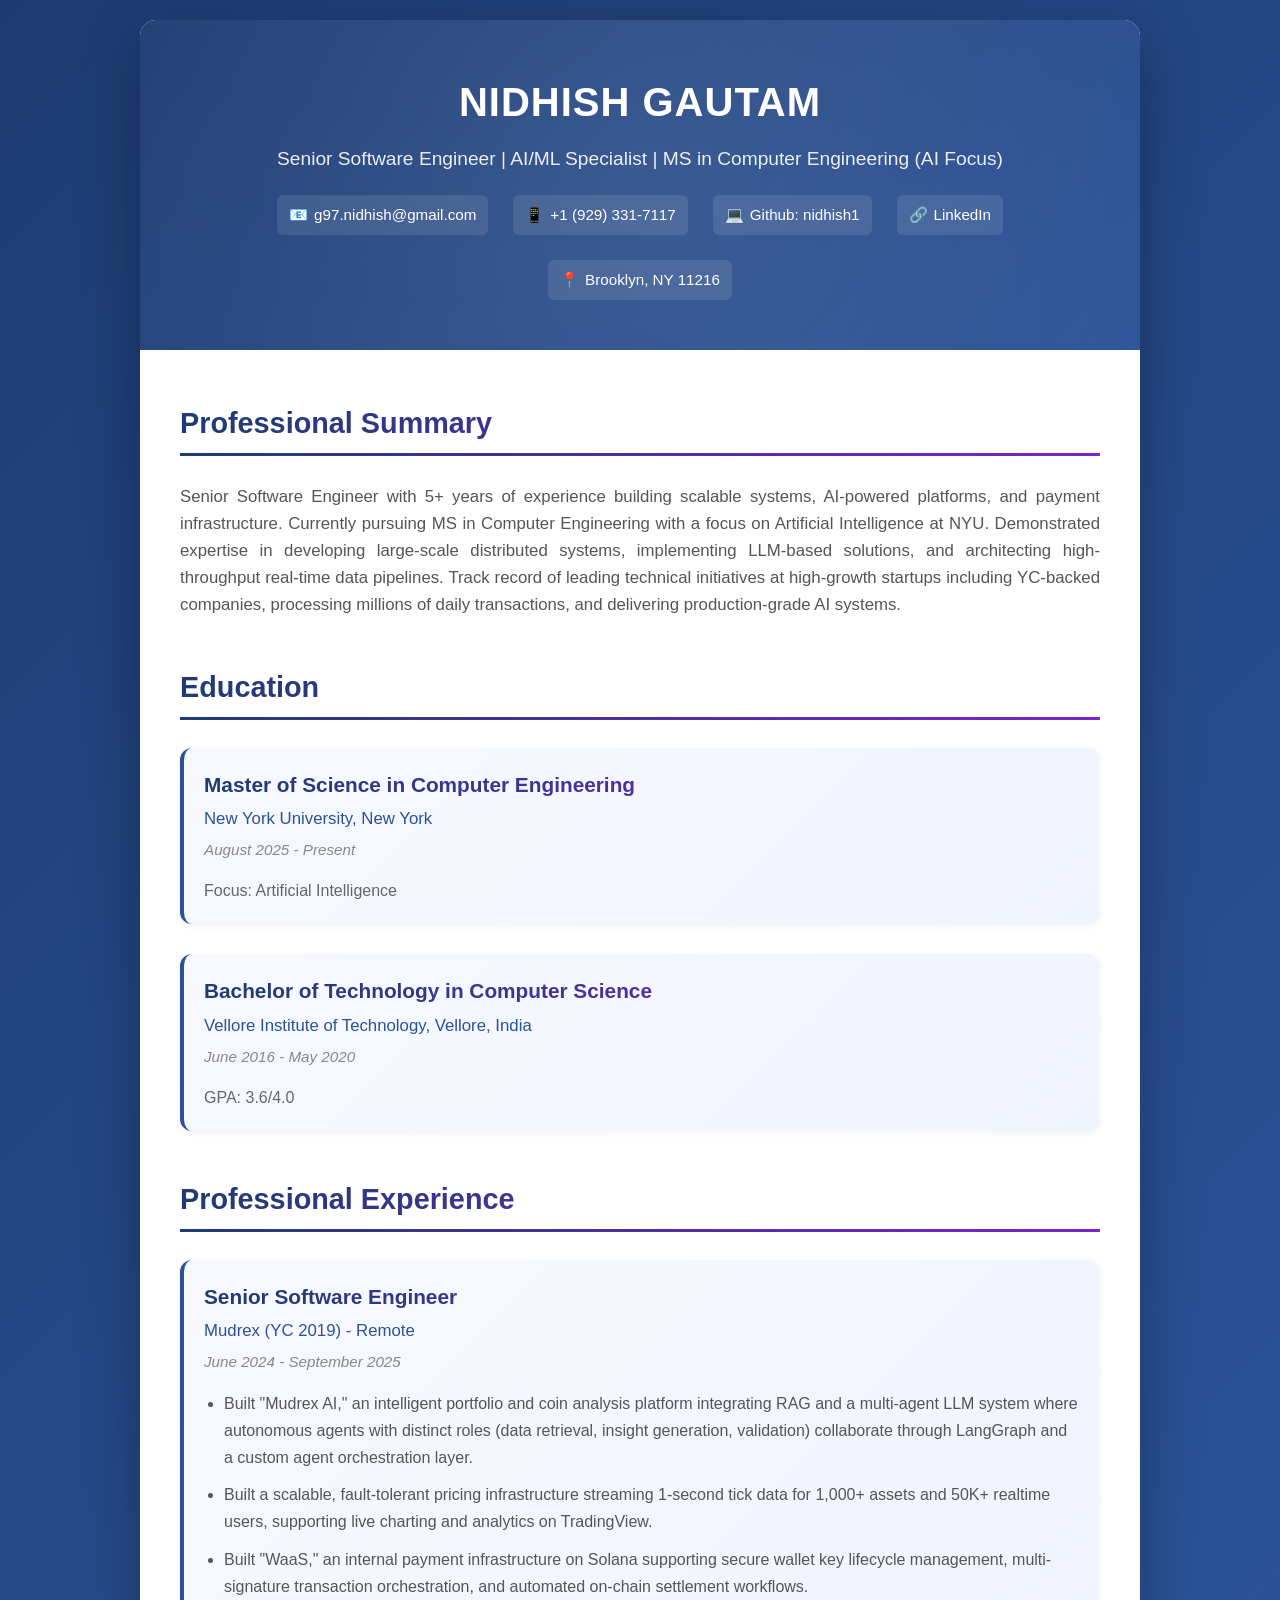
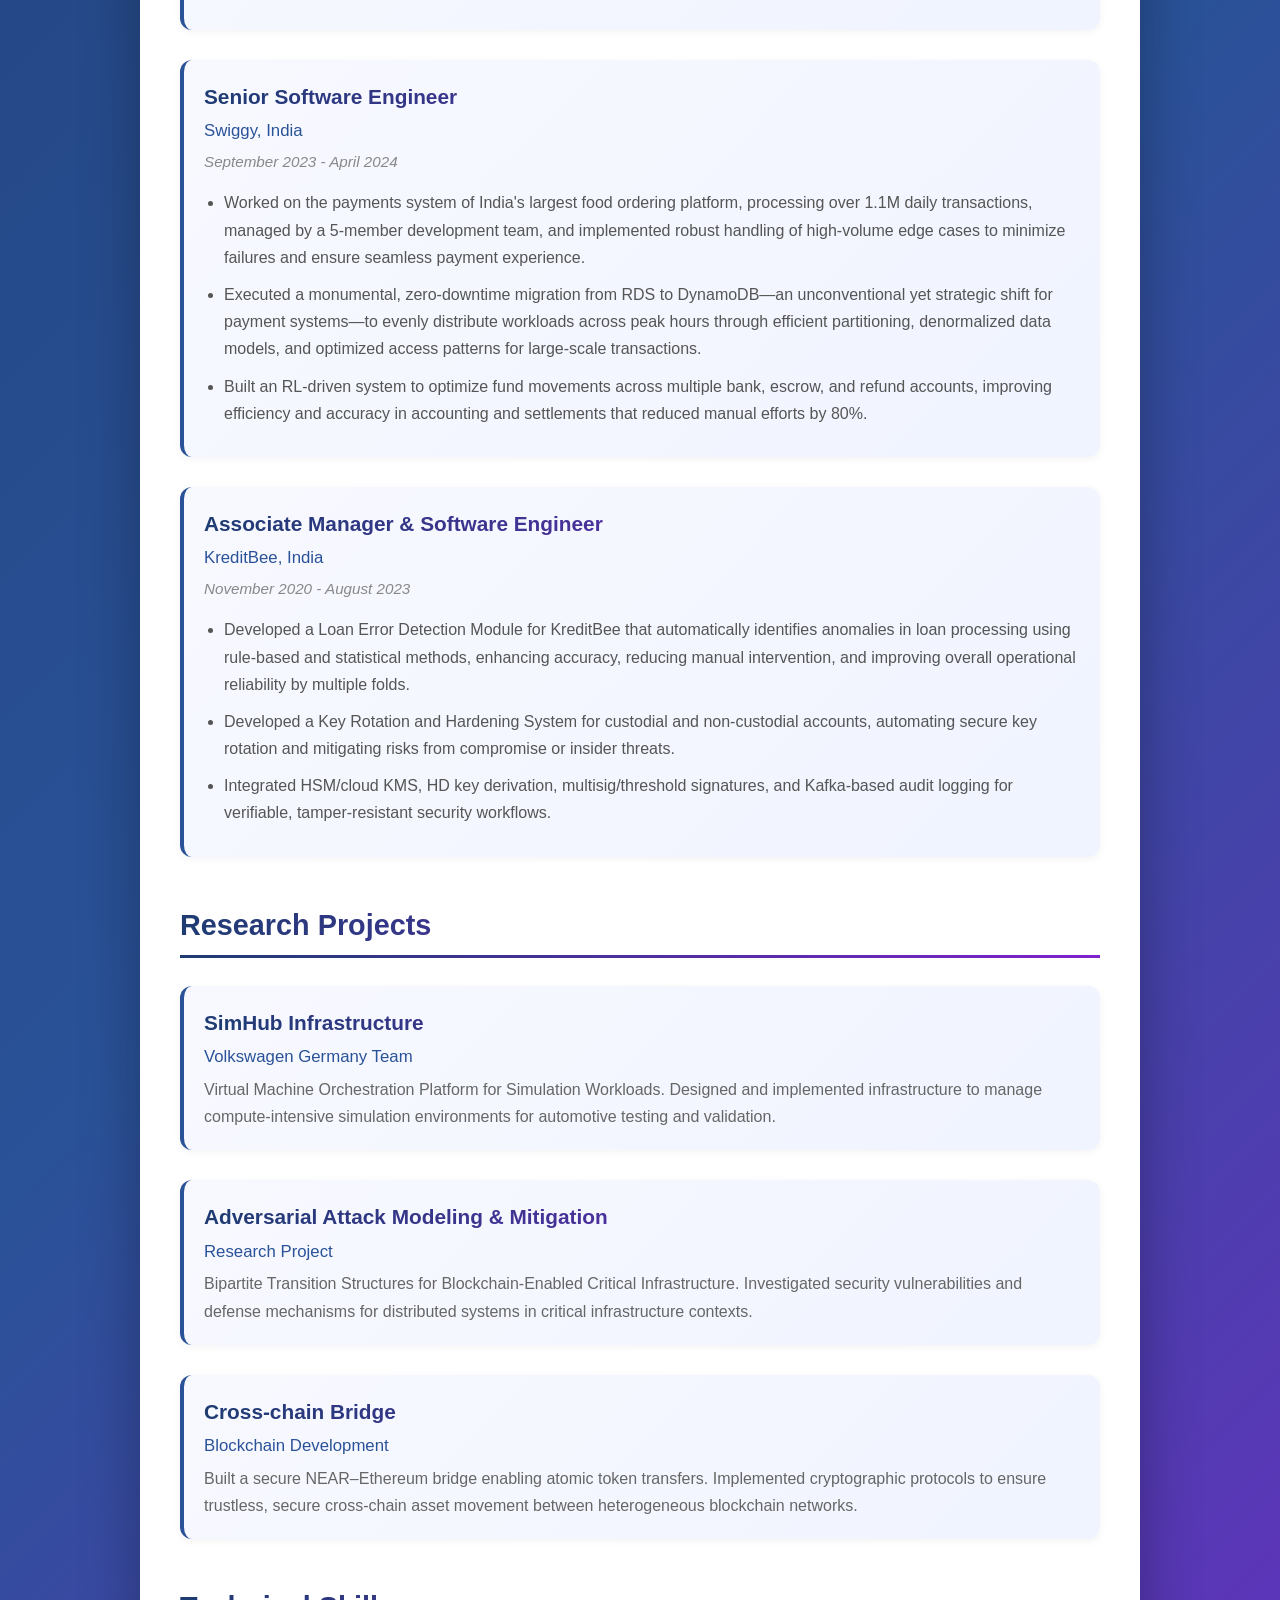
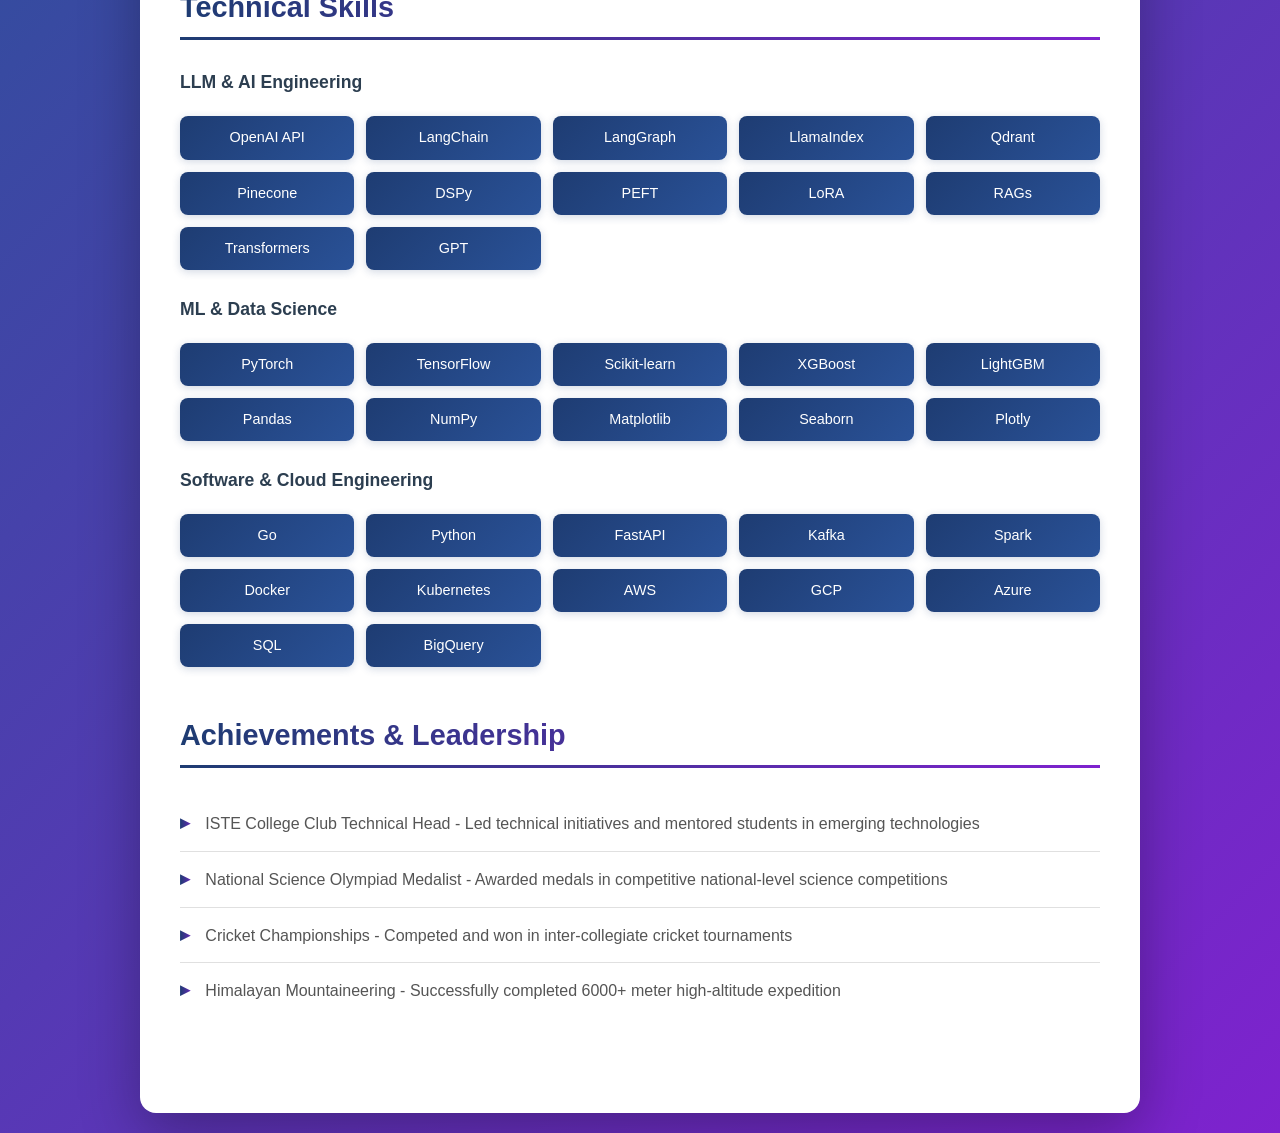
==== resume-website.html @ b3b11a65 "resume" ====
<!DOCTYPE html>
<html lang="en">
<head>
    <meta charset="UTF-8">
    <meta name="viewport" content="width=device-width, initial-scale=1.0">
    <title>Nidhish Gautam - Resume</title>
    <style>
        * {
            margin: 0;
            padding: 0;
            box-sizing: border-box;
        }

        body {
            font-family: 'Segoe UI', Tahoma, Geneva, Verdana, sans-serif;
            background: linear-gradient(135deg, #1e3c72 0%, #2a5298 50%, #7e22ce 100%);
            color: #333;
            line-height: 1.6;
            min-height: 100vh;
            padding: 20px;
        }

        .container {
            max-width: 1000px;
            margin: 0 auto;
            background: white;
            border-radius: 16px;
            overflow: hidden;
            box-shadow: 0 20px 60px rgba(0,0,0,0.3);
            animation: slideUp 0.6s ease-out;
        }

        @keyframes slideUp {
            from {
                opacity: 0;
                transform: translateY(30px);
            }
            to {
                opacity: 1;
                transform: translateY(0);
            }
        }

        .header {
            background: linear-gradient(135deg, #1e3c72 0%, #2a5298 100%);
            color: white;
            padding: 50px 40px;
            text-align: center;
            position: relative;
            overflow: hidden;
        }

        .header::before {
            content: '';
            position: absolute;
            top: -50%;
            right: -50%;
            width: 200%;
            height: 200%;
            background: radial-gradient(circle, rgba(255,255,255,0.1) 0%, transparent 70%);
            animation: pulse 6s ease-in-out infinite;
        }

        @keyframes pulse {
            0%, 100% { transform: scale(1) rotate(0deg); }
            50% { transform: scale(1.1) rotate(180deg); }
        }

        .header-content {
            position: relative;
            z-index: 1;
        }

        h1 {
            font-size: 2.5em;
            margin-bottom: 10px;
            font-weight: 600;
            letter-spacing: 1px;
        }

        .tagline {
            font-size: 1.2em;
            opacity: 0.9;
            font-weight: 300;
            margin-bottom: 20px;
        }

        .contact-info {
            display: flex;
            justify-content: center;
            gap: 25px;
            margin-top: 20px;
            flex-wrap: wrap;
            font-size: 0.95em;
        }

        .contact-item {
            display: flex;
            align-items: center;
            gap: 6px;
            transition: all 0.3s ease;
            padding: 8px 12px;
            border-radius: 6px;
            background: rgba(255,255,255,0.1);
        }

        .contact-item:hover {
            transform: translateY(-3px);
            background: rgba(255,255,255,0.2);
            box-shadow: 0 4px 12px rgba(0,0,0,0.2);
        }

        .contact-item a {
            color: white;
            text-decoration: none;
        }

        .contact-item a:hover {
            text-decoration: underline;
        }

        .content {
            padding: 50px 40px;
        }

        section {
            margin-bottom: 45px;
            animation: fadeIn 0.8s ease-out;
        }

        @keyframes fadeIn {
            from { opacity: 0; }
            to { opacity: 1; }
        }

        h2 {
            color: #1e3c72;
            font-size: 1.8em;
            margin-bottom: 25px;
            padding-bottom: 10px;
            border-bottom: 3px solid transparent;
            background: linear-gradient(90deg, #1e3c72 0%, #7e22ce 100%);
            background-clip: text;
            -webkit-background-clip: text;
            -webkit-text-fill-color: transparent;
            font-weight: 600;
            position: relative;
        }

        h2::after {
            content: '';
            position: absolute;
            bottom: 0;
            left: 0;
            width: 100%;
            height: 3px;
            background: linear-gradient(90deg, #1e3c72 0%, #7e22ce 100%);
        }

        .about p {
            font-size: 1.05em;
            color: #555;
            margin-bottom: 15px;
            text-align: justify;
        }

        .experience-item, .education-item, .project-item {
            margin-bottom: 30px;
            padding: 20px;
            background: linear-gradient(135deg, #f8f9ff 0%, #f0f4ff 100%);
            border-radius: 12px;
            border-left: 4px solid #2a5298;
            transition: all 0.3s ease;
            box-shadow: 0 2px 8px rgba(0,0,0,0.05);
        }

        .experience-item:hover, .education-item:hover, .project-item:hover {
            transform: translateX(8px);
            box-shadow: 0 8px 24px rgba(30, 60, 114, 0.15);
            background: linear-gradient(135deg, #f0f4ff 0%, #e8efff 100%);
        }

        .job-title, .degree, .project-title {
            font-size: 1.3em;
            background: linear-gradient(90deg, #1e3c72 0%, #7e22ce 100%);
            background-clip: text;
            -webkit-background-clip: text;
            -webkit-text-fill-color: transparent;
            font-weight: 600;
            margin-bottom: 5px;
        }

        .company, .school {
            font-size: 1.05em;
            color: #2a5298;
            font-weight: 500;
            margin-bottom: 5px;
        }

        .date {
            color: #888;
            font-style: italic;
            margin-bottom: 15px;
            font-size: 0.95em;
        }

        .description {
            color: #666;
            line-height: 1.7;
        }

        .description ul {
            margin-left: 20px;
            margin-top: 10px;
        }

        .description li {
            margin-bottom: 10px;
            color: #555;
        }

        .skills-grid {
            display: grid;
            grid-template-columns: repeat(auto-fit, minmax(160px, 1fr));
            gap: 12px;
            margin-top: 20px;
        }

        .skill-category {
            margin-bottom: 25px;
        }

        .skill-category-title {
            font-size: 1.1em;
            color: #2c3e50;
            font-weight: 600;
            margin-bottom: 12px;
        }

        .skill-item {
            background: linear-gradient(135deg, #1e3c72 0%, #2a5298 100%);
            color: white;
            padding: 10px 16px;
            border-radius: 8px;
            text-align: center;
            font-weight: 500;
            transition: all 0.3s ease;
            cursor: default;
            font-size: 0.9em;
            box-shadow: 0 2px 8px rgba(30, 60, 114, 0.2);
        }

        .skill-item:hover {
            background: linear-gradient(135deg, #2a5298 0%, #7e22ce 100%);
            transform: translateY(-4px);
            box-shadow: 0 6px 16px rgba(30, 60, 114, 0.3);
        }

        .achievements-list {
            list-style: none;
        }

        .achievements-list li {
            padding: 12px 0;
            border-bottom: 1px solid #e0e0e0;
            color: #555;
        }

        .achievements-list li:last-child {
            border-bottom: none;
        }

        .achievements-list li:before {
            content: "▸ ";
            background: linear-gradient(90deg, #1e3c72 0%, #7e22ce 100%);
            background-clip: text;
            -webkit-background-clip: text;
            -webkit-text-fill-color: transparent;
            font-weight: bold;
            margin-right: 10px;
            font-size: 1.2em;
        }

        @media (max-width: 768px) {
            h1 {
                font-size: 2em;
            }
            
            .tagline {
                font-size: 1.1em;
            }
            
            .content {
                padding: 30px 20px;
            }
            
            .contact-info {
                flex-direction: column;
                gap: 12px;
            }

            .skills-grid {
                grid-template-columns: repeat(auto-fit, minmax(120px, 1fr));
            }
        }
    </style>
</head>
<body>
    <div class="container">
        <header class="header">
            <div class="header-content">
                <h1>NIDHISH GAUTAM</h1>
                <p class="tagline">Senior Software Engineer | AI/ML Specialist | MS in Computer Engineering (AI Focus)</p>
                <div class="contact-info">
                    <div class="contact-item">
                        <span>📧</span>
                        <a href="mailto:g97.nidhish@gmail.com">g97.nidhish@gmail.com</a>
                    </div>
                    <div class="contact-item">
                        <span>📱</span>
                        <span>+1 (929) 331-7117</span>
                    </div>
                    <div class="contact-item">
                        <span>💻</span>
                        <a href="https://github.com/nidhish1" target="_blank">Github: nidhish1</a>
                    </div>
                    <div class="contact-item">
                        <span>🔗</span>
                        <a href="https://linkedin.com/in/nidhish-g-ba90aa1a3" target="_blank">LinkedIn</a>
                    </div>
                    <div class="contact-item">
                        <span>📍</span>
                        <span>Brooklyn, NY 11216</span>
                    </div>
                </div>
            </div>
        </header>

        <div class="content">
            <section class="about">
                <h2>Professional Summary</h2>
                <p>Senior Software Engineer with 5+ years of experience building scalable systems, AI-powered platforms, and payment infrastructure. Currently pursuing MS in Computer Engineering with a focus on Artificial Intelligence at NYU. Demonstrated expertise in developing large-scale distributed systems, implementing LLM-based solutions, and architecting high-throughput real-time data pipelines. Track record of leading technical initiatives at high-growth startups including YC-backed companies, processing millions of daily transactions, and delivering production-grade AI systems.</p>
            </section>

            <section class="education">
                <h2>Education</h2>
                
                <div class="education-item">
                    <div class="degree">Master of Science in Computer Engineering</div>
                    <div class="school">New York University, New York</div>
                    <div class="date">August 2025 - Present</div>
                    <div class="description">
                        Focus: Artificial Intelligence
                    </div>
                </div>

                <div class="education-item">
                    <div class="degree">Bachelor of Technology in Computer Science</div>
                    <div class="school">Vellore Institute of Technology, Vellore, India</div>
                    <div class="date">June 2016 - May 2020</div>
                    <div class="description">
                        GPA: 3.6/4.0
                    </div>
                </div>
            </section>

            <section class="experience">
                <h2>Professional Experience</h2>
                
                <div class="experience-item">
                    <div class="job-title">Senior Software Engineer</div>
                    <div class="company">Mudrex (YC 2019) - Remote</div>
                    <div class="date">June 2024 - September 2025</div>
                    <div class="description">
                        <ul>
                            <li>Built "Mudrex AI," an intelligent portfolio and coin analysis platform integrating RAG and a multi-agent LLM system where autonomous agents with distinct roles (data retrieval, insight generation, validation) collaborate through LangGraph and a custom agent orchestration layer.</li>
                            <li>Built a scalable, fault-tolerant pricing infrastructure streaming 1-second tick data for 1,000+ assets and 50K+ realtime users, supporting live charting and analytics on TradingView.</li>
                            <li>Built "WaaS," an internal payment infrastructure on Solana supporting secure wallet key lifecycle management, multi-signature transaction orchestration, and automated on-chain settlement workflows.</li>
                        </ul>
                    </div>
                </div>

                <div class="experience-item">
                    <div class="job-title">Senior Software Engineer</div>
                    <div class="company">Swiggy, India</div>
                    <div class="date">September 2023 - April 2024</div>
                    <div class="description">
                        <ul>
                            <li>Worked on the payments system of India's largest food ordering platform, processing over 1.1M daily transactions, managed by a 5-member development team, and implemented robust handling of high-volume edge cases to minimize failures and ensure seamless payment experience.</li>
                            <li>Executed a monumental, zero-downtime migration from RDS to DynamoDB—an unconventional yet strategic shift for payment systems—to evenly distribute workloads across peak hours through efficient partitioning, denormalized data models, and optimized access patterns for large-scale transactions.</li>
                            <li>Built an RL-driven system to optimize fund movements across multiple bank, escrow, and refund accounts, improving efficiency and accuracy in accounting and settlements that reduced manual efforts by 80%.</li>
                        </ul>
                    </div>
                </div>

                <div class="experience-item">
                    <div class="job-title">Associate Manager & Software Engineer</div>
                    <div class="company">KreditBee, India</div>
                    <div class="date">November 2020 - August 2023</div>
                    <div class="description">
                        <ul>
                            <li>Developed a Loan Error Detection Module for KreditBee that automatically identifies anomalies in loan processing using rule-based and statistical methods, enhancing accuracy, reducing manual intervention, and improving overall operational reliability by multiple folds.</li>
                            <li>Developed a Key Rotation and Hardening System for custodial and non-custodial accounts, automating secure key rotation and mitigating risks from compromise or insider threats.</li>
                            <li>Integrated HSM/cloud KMS, HD key derivation, multisig/threshold signatures, and Kafka-based audit logging for verifiable, tamper-resistant security workflows.</li>
                        </ul>
                    </div>
                </div>
            </section>

            <section class="projects">
                <h2>Research Projects</h2>
                
                <div class="project-item">
                    <div class="project-title">SimHub Infrastructure</div>
                    <div class="company">Volkswagen Germany Team</div>
                    <div class="description">
                        Virtual Machine Orchestration Platform for Simulation Workloads. Designed and implemented infrastructure to manage compute-intensive simulation environments for automotive testing and validation.
                    </div>
                </div>

                <div class="project-item">
                    <div class="project-title">Adversarial Attack Modeling & Mitigation</div>
                    <div class="company">Research Project</div>
                    <div class="description">
                        Bipartite Transition Structures for Blockchain-Enabled Critical Infrastructure. Investigated security vulnerabilities and defense mechanisms for distributed systems in critical infrastructure contexts.
                    </div>
                </div>

                <div class="project-item">
                    <div class="project-title">Cross-chain Bridge</div>
                    <div class="company">Blockchain Development</div>
                    <div class="description">
                        Built a secure NEAR–Ethereum bridge enabling atomic token transfers. Implemented cryptographic protocols to ensure trustless, secure cross-chain asset movement between heterogeneous blockchain networks.
                    </div>
                </div>
            </section>

            <section class="skills">
                <h2>Technical Skills</h2>
                
                <div class="skill-category">
                    <div class="skill-category-title">LLM & AI Engineering</div>
                    <div class="skills-grid">
                        <div class="skill-item">OpenAI API</div>
                        <div class="skill-item">LangChain</div>
                        <div class="skill-item">LangGraph</div>
                        <div class="skill-item">LlamaIndex</div>
                        <div class="skill-item">Qdrant</div>
                        <div class="skill-item">Pinecone</div>
                        <div class="skill-item">DSPy</div>
                        <div class="skill-item">PEFT</div>
                        <div class="skill-item">LoRA</div>
                        <div class="skill-item">RAGs</div>
                        <div class="skill-item">Transformers</div>
                        <div class="skill-item">GPT</div>
                    </div>
                </div>

                <div class="skill-category">
                    <div class="skill-category-title">ML & Data Science</div>
                    <div class="skills-grid">
                        <div class="skill-item">PyTorch</div>
                        <div class="skill-item">TensorFlow</div>
                        <div class="skill-item">Scikit-learn</div>
                        <div class="skill-item">XGBoost</div>
                        <div class="skill-item">LightGBM</div>
                        <div class="skill-item">Pandas</div>
                        <div class="skill-item">NumPy</div>
                        <div class="skill-item">Matplotlib</div>
                        <div class="skill-item">Seaborn</div>
                        <div class="skill-item">Plotly</div>
                    </div>
                </div>

                <div class="skill-category">
                    <div class="skill-category-title">Software & Cloud Engineering</div>
                    <div class="skills-grid">
                        <div class="skill-item">Go</div>
                        <div class="skill-item">Python</div>
                        <div class="skill-item">FastAPI</div>
                        <div class="skill-item">Kafka</div>
                        <div class="skill-item">Spark</div>
                        <div class="skill-item">Docker</div>
                        <div class="skill-item">Kubernetes</div>
                        <div class="skill-item">AWS</div>
                        <div class="skill-item">GCP</div>
                        <div class="skill-item">Azure</div>
                        <div class="skill-item">SQL</div>
                        <div class="skill-item">BigQuery</div>
                    </div>
                </div>
            </section>

            <section class="achievements">
                <h2>Achievements & Leadership</h2>
                <ul class="achievements-list">
                    <li>ISTE College Club Technical Head - Led technical initiatives and mentored students in emerging technologies</li>
                    <li>National Science Olympiad Medalist - Awarded medals in competitive national-level science competitions</li>
                    <li>Cricket Championships - Competed and won in inter-collegiate cricket tournaments</li>
                    <li>Himalayan Mountaineering - Successfully completed 6000+ meter high-altitude expedition</li>
                </ul>
            </section>
        </div>
    </div>
</body>
</html>
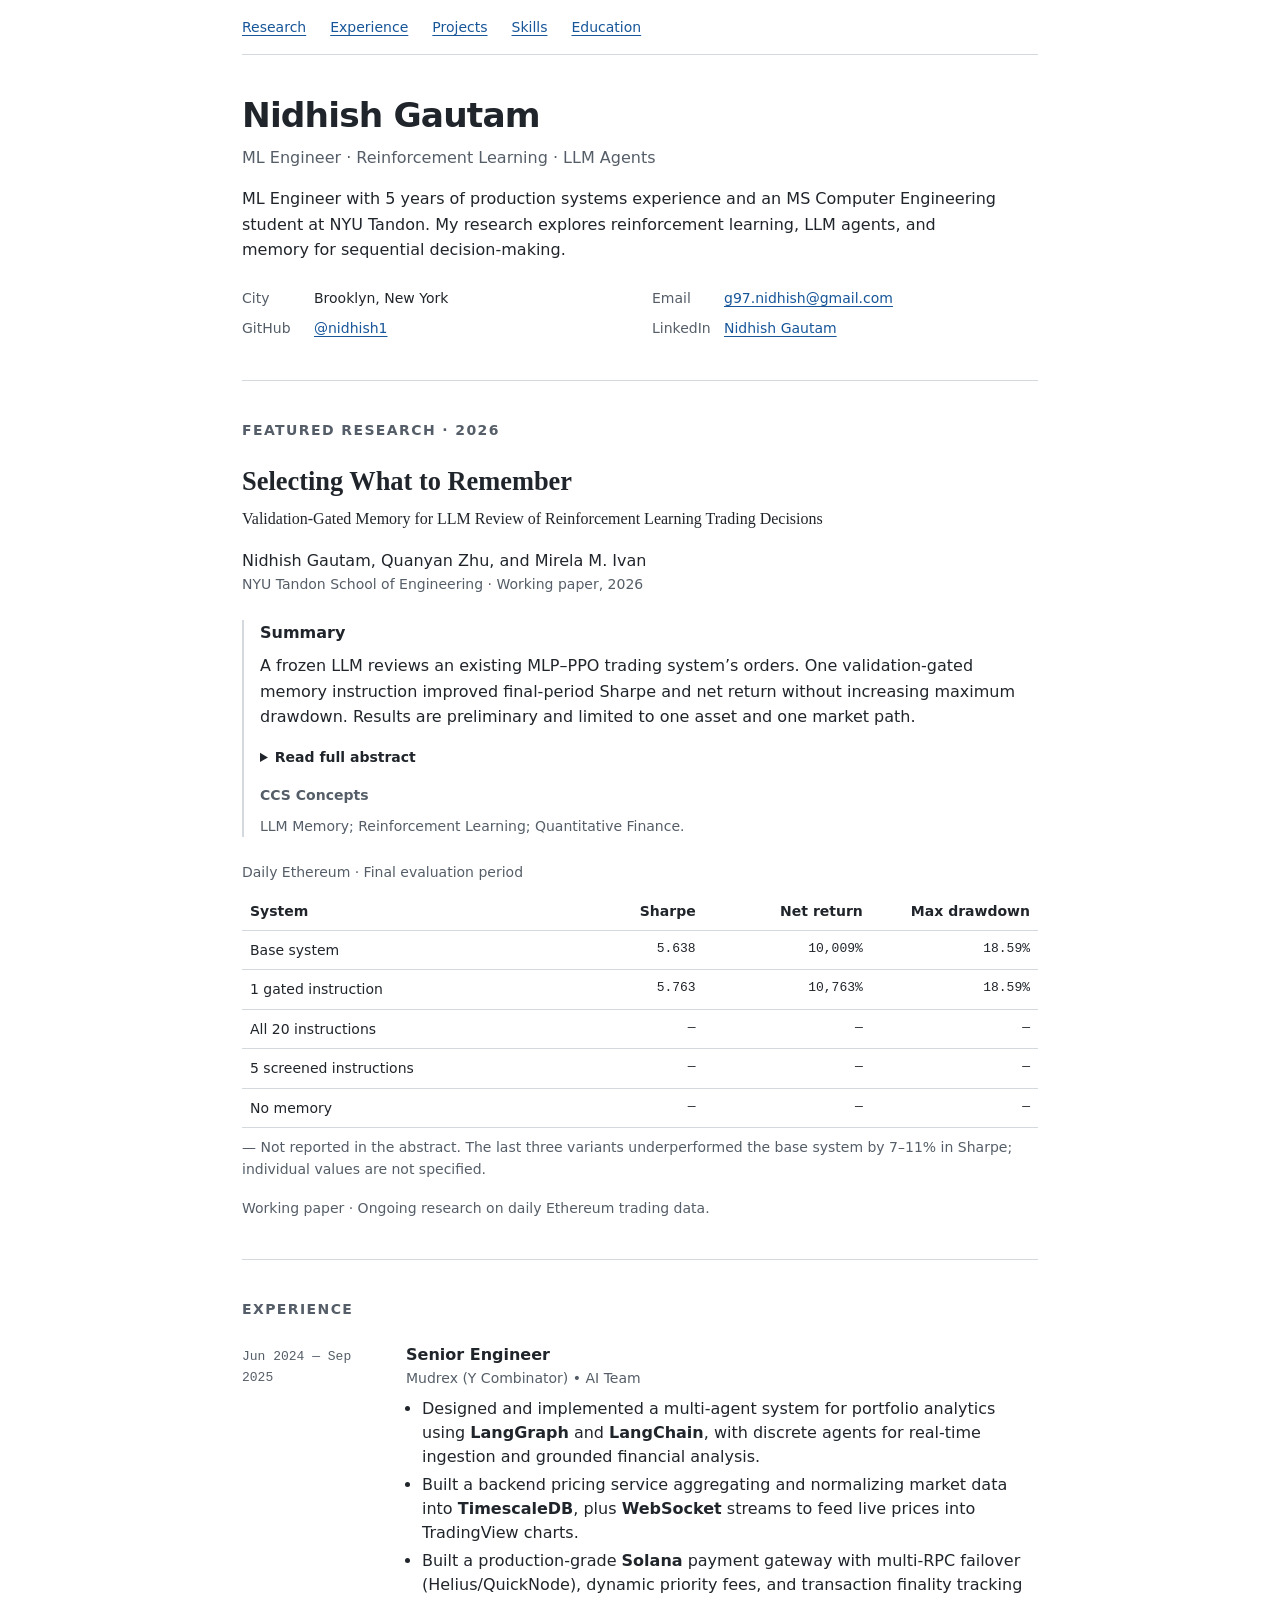
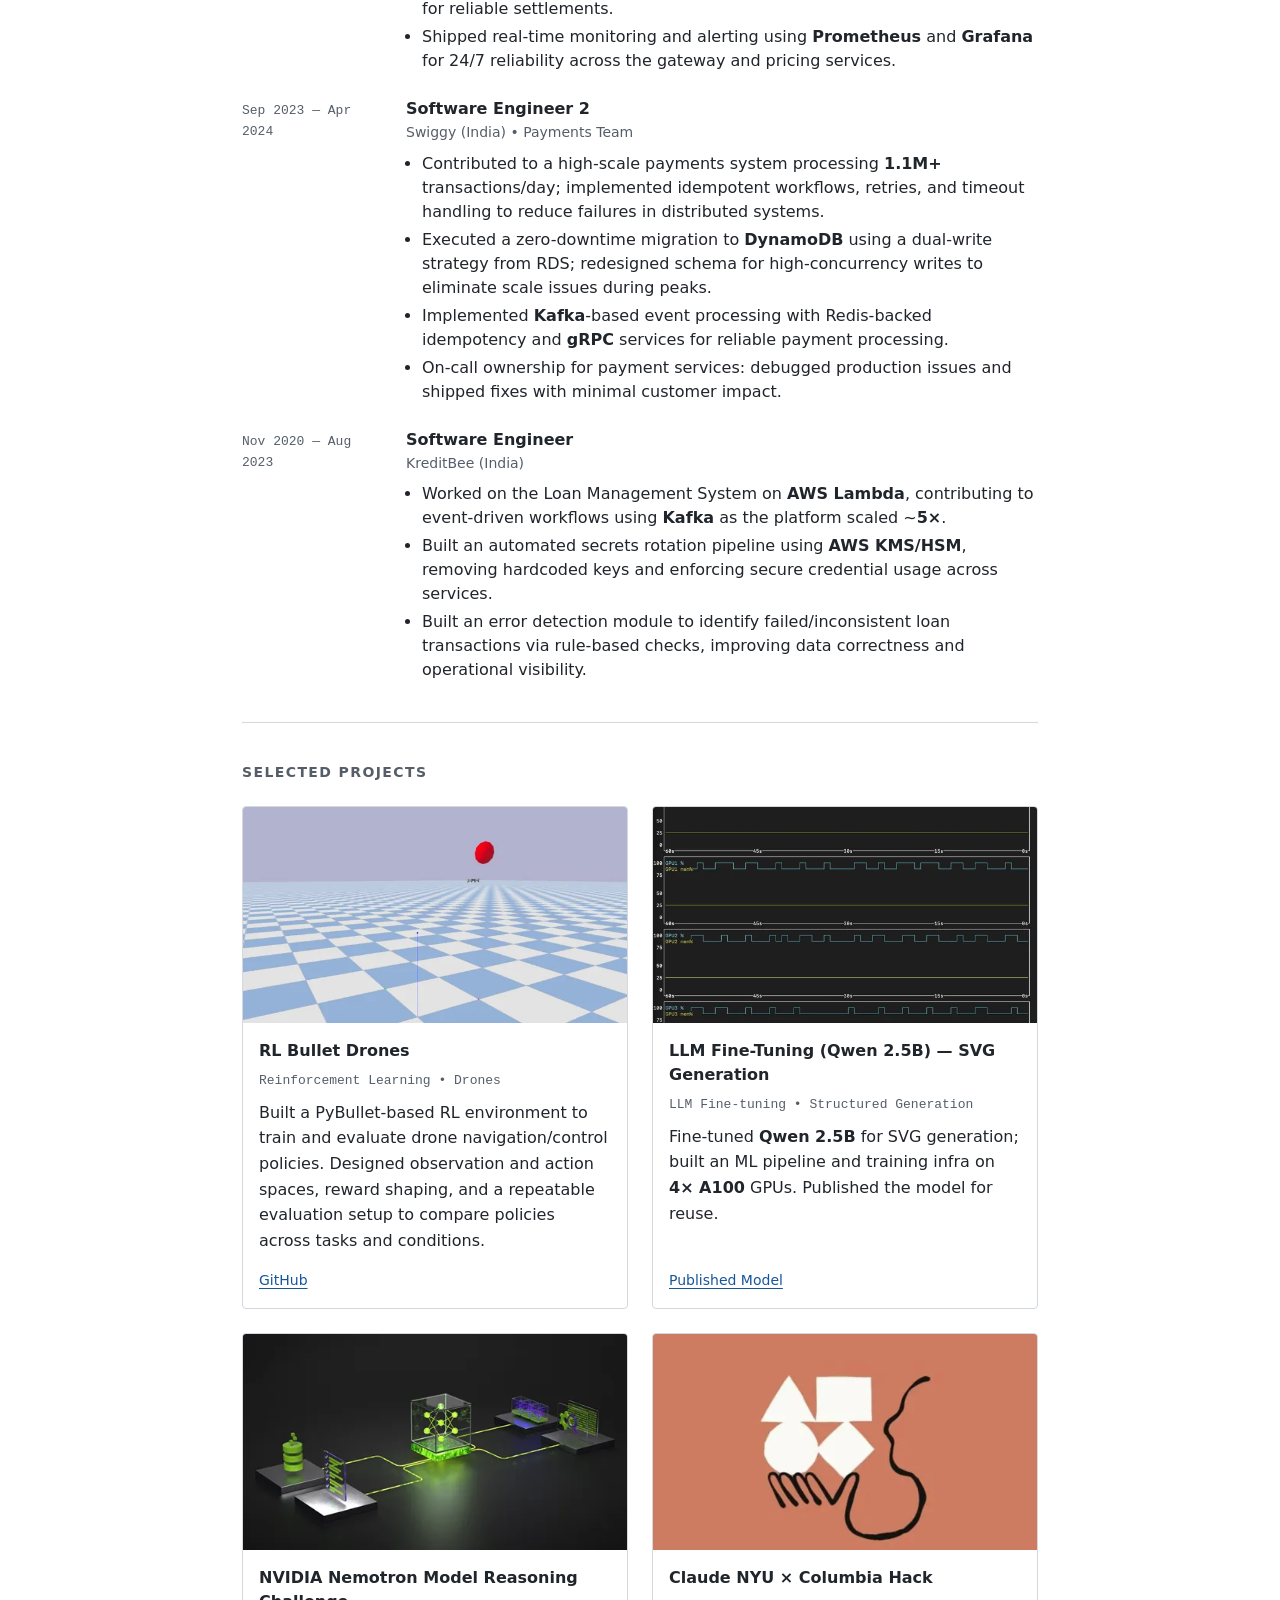
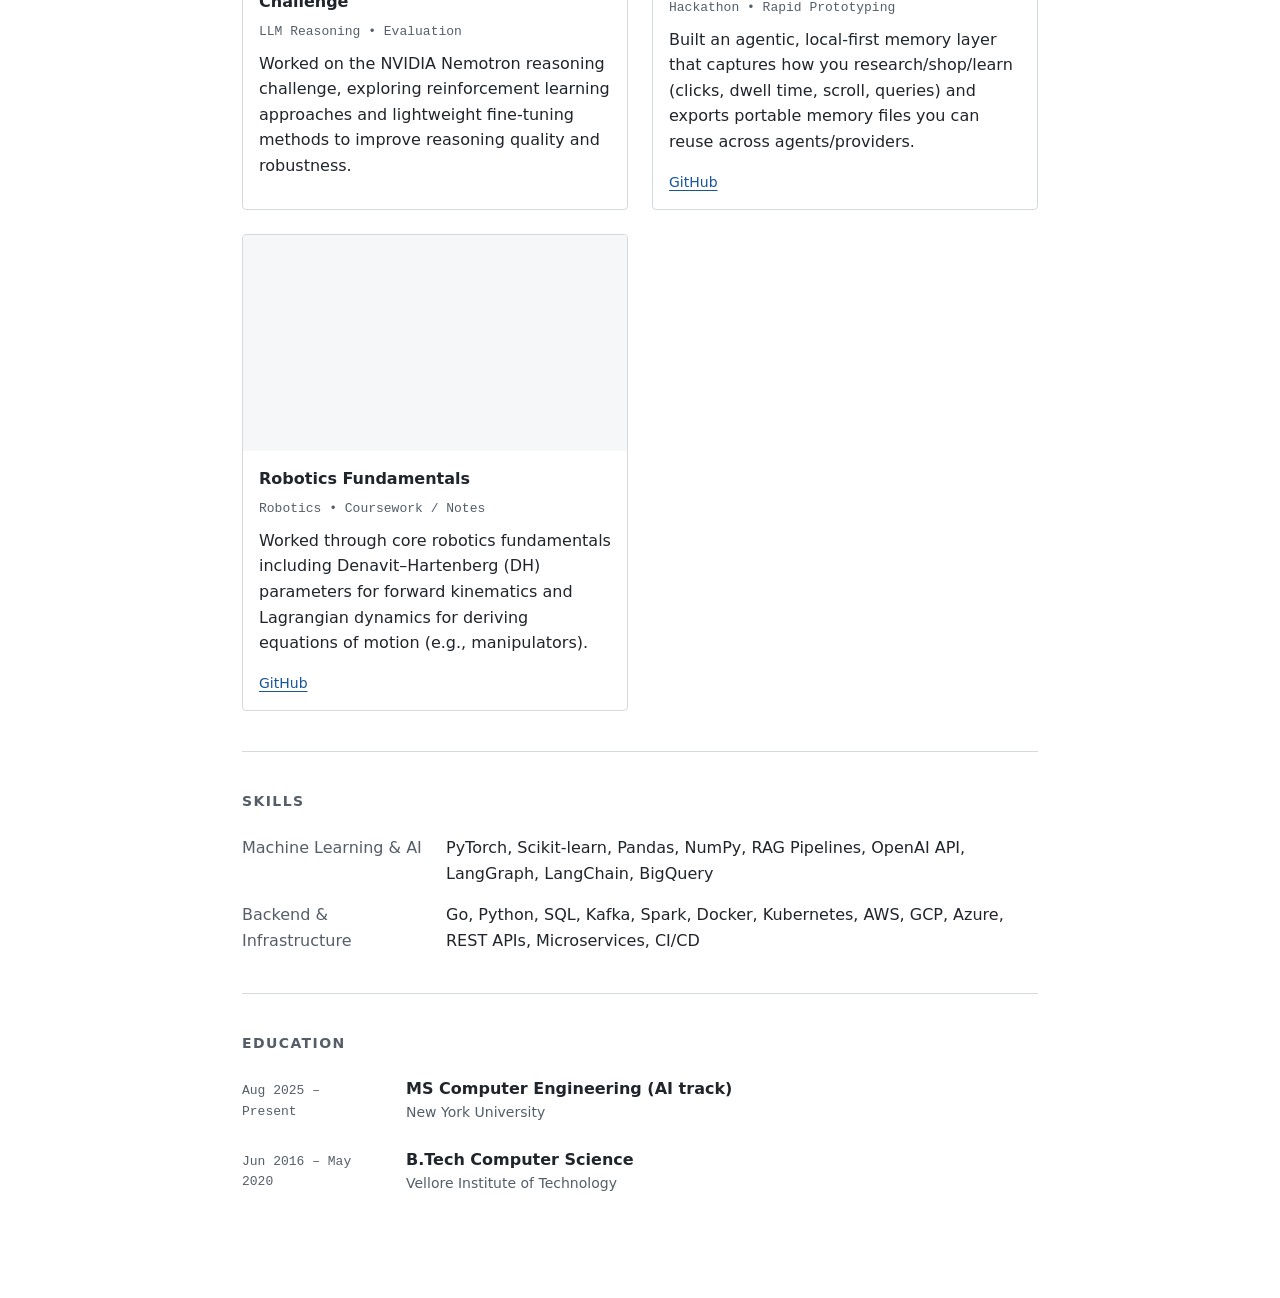
==== commit e12cf31a: "Add sourced research comparison and optimize project thumbnails" ====
--- a/resume-website.html
+++ b/resume-website.html
@@ -1,506 +1,2 @@
-<!DOCTYPE html>
-<html lang="en">
-<head>
-    <meta charset="UTF-8">
-    <meta name="viewport" content="width=device-width, initial-scale=1.0">
-    <title>Nidhish Gautam - Resume</title>
-    <style>
-        * {
-            margin: 0;
-            padding: 0;
-            box-sizing: border-box;
-        }
-
-        body {
-            font-family: 'Segoe UI', Tahoma, Geneva, Verdana, sans-serif;
-            background: linear-gradient(135deg, #1e3c72 0%, #2a5298 50%, #7e22ce 100%);
-            color: #333;
-            line-height: 1.6;
-            min-height: 100vh;
-            padding: 20px;
-        }
-
-        .container {
-            max-width: 1000px;
-            margin: 0 auto;
-            background: white;
-            border-radius: 16px;
-            overflow: hidden;
-            box-shadow: 0 20px 60px rgba(0,0,0,0.3);
-            animation: slideUp 0.6s ease-out;
-        }
-
-        @keyframes slideUp {
-            from {
-                opacity: 0;
-                transform: translateY(30px);
-            }
-            to {
-                opacity: 1;
-                transform: translateY(0);
-            }
-        }
-
-        .header {
-            background: linear-gradient(135deg, #1e3c72 0%, #2a5298 100%);
-            color: white;
-            padding: 50px 40px;
-            text-align: center;
-            position: relative;
-            overflow: hidden;
-        }
-
-        .header::before {
-            content: '';
-            position: absolute;
-            top: -50%;
-            right: -50%;
-            width: 200%;
-            height: 200%;
-            background: radial-gradient(circle, rgba(255,255,255,0.1) 0%, transparent 70%);
-            animation: pulse 6s ease-in-out infinite;
-        }
-
-        @keyframes pulse {
-            0%, 100% { transform: scale(1) rotate(0deg); }
-            50% { transform: scale(1.1) rotate(180deg); }
-        }
-
-        .header-content {
-            position: relative;
-            z-index: 1;
-        }
-
-        h1 {
-            font-size: 2.5em;
-            margin-bottom: 10px;
-            font-weight: 600;
-            letter-spacing: 1px;
-        }
-
-        .tagline {
-            font-size: 1.2em;
-            opacity: 0.9;
-            font-weight: 300;
-            margin-bottom: 20px;
-        }
-
-        .contact-info {
-            display: flex;
-            justify-content: center;
-            gap: 25px;
-            margin-top: 20px;
-            flex-wrap: wrap;
-            font-size: 0.95em;
-        }
-
-        .contact-item {
-            display: flex;
-            align-items: center;
-            gap: 6px;
-            transition: all 0.3s ease;
-            padding: 8px 12px;
-            border-radius: 6px;
-            background: rgba(255,255,255,0.1);
-        }
-
-        .contact-item:hover {
-            transform: translateY(-3px);
-            background: rgba(255,255,255,0.2);
-            box-shadow: 0 4px 12px rgba(0,0,0,0.2);
-        }
-
-        .contact-item a {
-            color: white;
-            text-decoration: none;
-        }
-
-        .contact-item a:hover {
-            text-decoration: underline;
-        }
-
-        .content {
-            padding: 50px 40px;
-        }
-
-        section {
-            margin-bottom: 45px;
-            animation: fadeIn 0.8s ease-out;
-        }
-
-        @keyframes fadeIn {
-            from { opacity: 0; }
-            to { opacity: 1; }
-        }
-
-        h2 {
-            color: #1e3c72;
-            font-size: 1.8em;
-            margin-bottom: 25px;
-            padding-bottom: 10px;
-            border-bottom: 3px solid transparent;
-            background: linear-gradient(90deg, #1e3c72 0%, #7e22ce 100%);
-            background-clip: text;
-            -webkit-background-clip: text;
-            -webkit-text-fill-color: transparent;
-            font-weight: 600;
-            position: relative;
-        }
-
-        h2::after {
-            content: '';
-            position: absolute;
-            bottom: 0;
-            left: 0;
-            width: 100%;
-            height: 3px;
-            background: linear-gradient(90deg, #1e3c72 0%, #7e22ce 100%);
-        }
-
-        .about p {
-            font-size: 1.05em;
-            color: #555;
-            margin-bottom: 15px;
-            text-align: justify;
-        }
-
-        .experience-item, .education-item, .project-item {
-            margin-bottom: 30px;
-            padding: 20px;
-            background: linear-gradient(135deg, #f8f9ff 0%, #f0f4ff 100%);
-            border-radius: 12px;
-            border-left: 4px solid #2a5298;
-            transition: all 0.3s ease;
-            box-shadow: 0 2px 8px rgba(0,0,0,0.05);
-        }
-
-        .experience-item:hover, .education-item:hover, .project-item:hover {
-            transform: translateX(8px);
-            box-shadow: 0 8px 24px rgba(30, 60, 114, 0.15);
-            background: linear-gradient(135deg, #f0f4ff 0%, #e8efff 100%);
-        }
-
-        .job-title, .degree, .project-title {
-            font-size: 1.3em;
-            background: linear-gradient(90deg, #1e3c72 0%, #7e22ce 100%);
-            background-clip: text;
-            -webkit-background-clip: text;
-            -webkit-text-fill-color: transparent;
-            font-weight: 600;
-            margin-bottom: 5px;
-        }
-
-        .company, .school {
-            font-size: 1.05em;
-            color: #2a5298;
-            font-weight: 500;
-            margin-bottom: 5px;
-        }
-
-        .date {
-            color: #888;
-            font-style: italic;
-            margin-bottom: 15px;
-            font-size: 0.95em;
-        }
-
-        .description {
-            color: #666;
-            line-height: 1.7;
-        }
-
-        .description ul {
-            margin-left: 20px;
-            margin-top: 10px;
-        }
-
-        .description li {
-            margin-bottom: 10px;
-            color: #555;
-        }
-
-        .skills-grid {
-            display: grid;
-            grid-template-columns: repeat(auto-fit, minmax(160px, 1fr));
-            gap: 12px;
-            margin-top: 20px;
-        }
-
-        .skill-category {
-            margin-bottom: 25px;
-        }
-
-        .skill-category-title {
-            font-size: 1.1em;
-            color: #2c3e50;
-            font-weight: 600;
-            margin-bottom: 12px;
-        }
-
-        .skill-item {
-            background: linear-gradient(135deg, #1e3c72 0%, #2a5298 100%);
-            color: white;
-            padding: 10px 16px;
-            border-radius: 8px;
-            text-align: center;
-            font-weight: 500;
-            transition: all 0.3s ease;
-            cursor: default;
-            font-size: 0.9em;
-            box-shadow: 0 2px 8px rgba(30, 60, 114, 0.2);
-        }
-
-        .skill-item:hover {
-            background: linear-gradient(135deg, #2a5298 0%, #7e22ce 100%);
-            transform: translateY(-4px);
-            box-shadow: 0 6px 16px rgba(30, 60, 114, 0.3);
-        }
-
-        .achievements-list {
-            list-style: none;
-        }
-
-        .achievements-list li {
-            padding: 12px 0;
-            border-bottom: 1px solid #e0e0e0;
-            color: #555;
-        }
-
-        .achievements-list li:last-child {
-            border-bottom: none;
-        }
-
-        .achievements-list li:before {
-            content: "▸ ";
-            background: linear-gradient(90deg, #1e3c72 0%, #7e22ce 100%);
-            background-clip: text;
-            -webkit-background-clip: text;
-            -webkit-text-fill-color: transparent;
-            font-weight: bold;
-            margin-right: 10px;
-            font-size: 1.2em;
-        }
-
-        @media (max-width: 768px) {
-            h1 {
-                font-size: 2em;
-            }
-            
-            .tagline {
-                font-size: 1.1em;
-            }
-            
-            .content {
-                padding: 30px 20px;
-            }
-            
-            .contact-info {
-                flex-direction: column;
-                gap: 12px;
-            }
-
-            .skills-grid {
-                grid-template-columns: repeat(auto-fit, minmax(120px, 1fr));
-            }
-        }
-    </style>
-</head>
-<body>
-    <div class="container">
-        <header class="header">
-            <div class="header-content">
-                <h1>NIDHISH GAUTAM</h1>
-                <p class="tagline">Senior Software Engineer | AI/ML Specialist | MS in Computer Engineering (AI Focus)</p>
-                <div class="contact-info">
-                    <div class="contact-item">
-                        <span>📧</span>
-                        <a href="mailto:g97.nidhish@gmail.com">g97.nidhish@gmail.com</a>
-                    </div>
-                    <div class="contact-item">
-                        <span>📱</span>
-                        <span>+1 (929) 331-7117</span>
-                    </div>
-                    <div class="contact-item">
-                        <span>💻</span>
-                        <a href="https://github.com/nidhish1" target="_blank">Github: nidhish1</a>
-                    </div>
-                    <div class="contact-item">
-                        <span>🔗</span>
-                        <a href="https://linkedin.com/in/nidhish-g-ba90aa1a3" target="_blank">LinkedIn</a>
-                    </div>
-                    <div class="contact-item">
-                        <span>📍</span>
-                        <span>Brooklyn, NY 11216</span>
-                    </div>
-                </div>
-            </div>
-        </header>
-
-        <div class="content">
-            <section class="about">
-                <h2>Professional Summary</h2>
-                <p>Senior Software Engineer with 5+ years of experience building scalable systems, AI-powered platforms, and payment infrastructure. Currently pursuing MS in Computer Engineering with a focus on Artificial Intelligence at NYU. Demonstrated expertise in developing large-scale distributed systems, implementing LLM-based solutions, and architecting high-throughput real-time data pipelines. Track record of leading technical initiatives at high-growth startups including YC-backed companies, processing millions of daily transactions, and delivering production-grade AI systems.</p>
-            </section>
-
-            <section class="education">
-                <h2>Education</h2>
-                
-                <div class="education-item">
-                    <div class="degree">Master of Science in Computer Engineering</div>
-                    <div class="school">New York University, New York</div>
-                    <div class="date">August 2025 - Present</div>
-                    <div class="description">
-                        Focus: Artificial Intelligence
-                    </div>
-                </div>
-
-                <div class="education-item">
-                    <div class="degree">Bachelor of Technology in Computer Science</div>
-                    <div class="school">Vellore Institute of Technology, Vellore, India</div>
-                    <div class="date">June 2016 - May 2020</div>
-                    <div class="description">
-                        GPA: 3.6/4.0
-                    </div>
-                </div>
-            </section>
-
-            <section class="experience">
-                <h2>Professional Experience</h2>
-                
-                <div class="experience-item">
-                    <div class="job-title">Senior Software Engineer</div>
-                    <div class="company">Mudrex (YC 2019) - Remote</div>
-                    <div class="date">June 2024 - September 2025</div>
-                    <div class="description">
-                        <ul>
-                            <li>Built "Mudrex AI," an intelligent portfolio and coin analysis platform integrating RAG and a multi-agent LLM system where autonomous agents with distinct roles (data retrieval, insight generation, validation) collaborate through LangGraph and a custom agent orchestration layer.</li>
-                            <li>Built a scalable, fault-tolerant pricing infrastructure streaming 1-second tick data for 1,000+ assets and 50K+ realtime users, supporting live charting and analytics on TradingView.</li>
-                            <li>Built "WaaS," an internal payment infrastructure on Solana supporting secure wallet key lifecycle management, multi-signature transaction orchestration, and automated on-chain settlement workflows.</li>
-                        </ul>
-                    </div>
-                </div>
-
-                <div class="experience-item">
-                    <div class="job-title">Senior Software Engineer</div>
-                    <div class="company">Swiggy, India</div>
-                    <div class="date">September 2023 - April 2024</div>
-                    <div class="description">
-                        <ul>
-                            <li>Worked on the payments system of India's largest food ordering platform, processing over 1.1M daily transactions, managed by a 5-member development team, and implemented robust handling of high-volume edge cases to minimize failures and ensure seamless payment experience.</li>
-                            <li>Executed a monumental, zero-downtime migration from RDS to DynamoDB—an unconventional yet strategic shift for payment systems—to evenly distribute workloads across peak hours through efficient partitioning, denormalized data models, and optimized access patterns for large-scale transactions.</li>
-                            <li>Built an RL-driven system to optimize fund movements across multiple bank, escrow, and refund accounts, improving efficiency and accuracy in accounting and settlements that reduced manual efforts by 80%.</li>
-                        </ul>
-                    </div>
-                </div>
-
-                <div class="experience-item">
-                    <div class="job-title">Associate Manager & Software Engineer</div>
-                    <div class="company">KreditBee, India</div>
-                    <div class="date">November 2020 - August 2023</div>
-                    <div class="description">
-                        <ul>
-                            <li>Developed a Loan Error Detection Module for KreditBee that automatically identifies anomalies in loan processing using rule-based and statistical methods, enhancing accuracy, reducing manual intervention, and improving overall operational reliability by multiple folds.</li>
-                            <li>Developed a Key Rotation and Hardening System for custodial and non-custodial accounts, automating secure key rotation and mitigating risks from compromise or insider threats.</li>
-                            <li>Integrated HSM/cloud KMS, HD key derivation, multisig/threshold signatures, and Kafka-based audit logging for verifiable, tamper-resistant security workflows.</li>
-                        </ul>
-                    </div>
-                </div>
-            </section>
-
-            <section class="projects">
-                <h2>Research Projects</h2>
-                
-                <div class="project-item">
-                    <div class="project-title">SimHub Infrastructure</div>
-                    <div class="company">Volkswagen Germany Team</div>
-                    <div class="description">
-                        Virtual Machine Orchestration Platform for Simulation Workloads. Designed and implemented infrastructure to manage compute-intensive simulation environments for automotive testing and validation.
-                    </div>
-                </div>
-
-                <div class="project-item">
-                    <div class="project-title">Adversarial Attack Modeling & Mitigation</div>
-                    <div class="company">Research Project</div>
-                    <div class="description">
-                        Bipartite Transition Structures for Blockchain-Enabled Critical Infrastructure. Investigated security vulnerabilities and defense mechanisms for distributed systems in critical infrastructure contexts.
-                    </div>
-                </div>
-
-                <div class="project-item">
-                    <div class="project-title">Cross-chain Bridge</div>
-                    <div class="company">Blockchain Development</div>
-                    <div class="description">
-                        Built a secure NEAR–Ethereum bridge enabling atomic token transfers. Implemented cryptographic protocols to ensure trustless, secure cross-chain asset movement between heterogeneous blockchain networks.
-                    </div>
-                </div>
-            </section>
-
-            <section class="skills">
-                <h2>Technical Skills</h2>
-                
-                <div class="skill-category">
-                    <div class="skill-category-title">LLM & AI Engineering</div>
-                    <div class="skills-grid">
-                        <div class="skill-item">OpenAI API</div>
-                        <div class="skill-item">LangChain</div>
-                        <div class="skill-item">LangGraph</div>
-                        <div class="skill-item">LlamaIndex</div>
-                        <div class="skill-item">Qdrant</div>
-                        <div class="skill-item">Pinecone</div>
-                        <div class="skill-item">DSPy</div>
-                        <div class="skill-item">PEFT</div>
-                        <div class="skill-item">LoRA</div>
-                        <div class="skill-item">RAGs</div>
-                        <div class="skill-item">Transformers</div>
-                        <div class="skill-item">GPT</div>
-                    </div>
-                </div>
-
-                <div class="skill-category">
-                    <div class="skill-category-title">ML & Data Science</div>
-                    <div class="skills-grid">
-                        <div class="skill-item">PyTorch</div>
-                        <div class="skill-item">TensorFlow</div>
-                        <div class="skill-item">Scikit-learn</div>
-                        <div class="skill-item">XGBoost</div>
-                        <div class="skill-item">LightGBM</div>
-                        <div class="skill-item">Pandas</div>
-                        <div class="skill-item">NumPy</div>
-                        <div class="skill-item">Matplotlib</div>
-                        <div class="skill-item">Seaborn</div>
-                        <div class="skill-item">Plotly</div>
-                    </div>
-                </div>
-
-                <div class="skill-category">
-                    <div class="skill-category-title">Software & Cloud Engineering</div>
-                    <div class="skills-grid">
-                        <div class="skill-item">Go</div>
-                        <div class="skill-item">Python</div>
-                        <div class="skill-item">FastAPI</div>
-                        <div class="skill-item">Kafka</div>
-                        <div class="skill-item">Spark</div>
-                        <div class="skill-item">Docker</div>
-                        <div class="skill-item">Kubernetes</div>
-                        <div class="skill-item">AWS</div>
-                        <div class="skill-item">GCP</div>
-                        <div class="skill-item">Azure</div>
-                        <div class="skill-item">SQL</div>
-                        <div class="skill-item">BigQuery</div>
-                    </div>
-                </div>
-            </section>
-
-            <section class="achievements">
-                <h2>Achievements & Leadership</h2>
-                <ul class="achievements-list">
-                    <li>ISTE College Club Technical Head - Led technical initiatives and mentored students in emerging technologies</li>
-                    <li>National Science Olympiad Medalist - Awarded medals in competitive national-level science competitions</li>
-                    <li>Cricket Championships - Competed and won in inter-collegiate cricket tournaments</li>
-                    <li>Himalayan Mountaineering - Successfully completed 6000+ meter high-altitude expedition</li>
-                </ul>
-            </section>
-        </div>
-    </div>
-</body>
-</html>+<!doctype html>
+<html lang="en"><head><meta charset="utf-8"><meta name="viewport" content="width=device-width,initial-scale=1"><meta http-equiv="refresh" content="0;url=./"><title>Nidhish Gautam</title></head><body><p>This page has moved. <a href="./">Visit Nidhish Gautam’s portfolio.</a></p></body></html>
